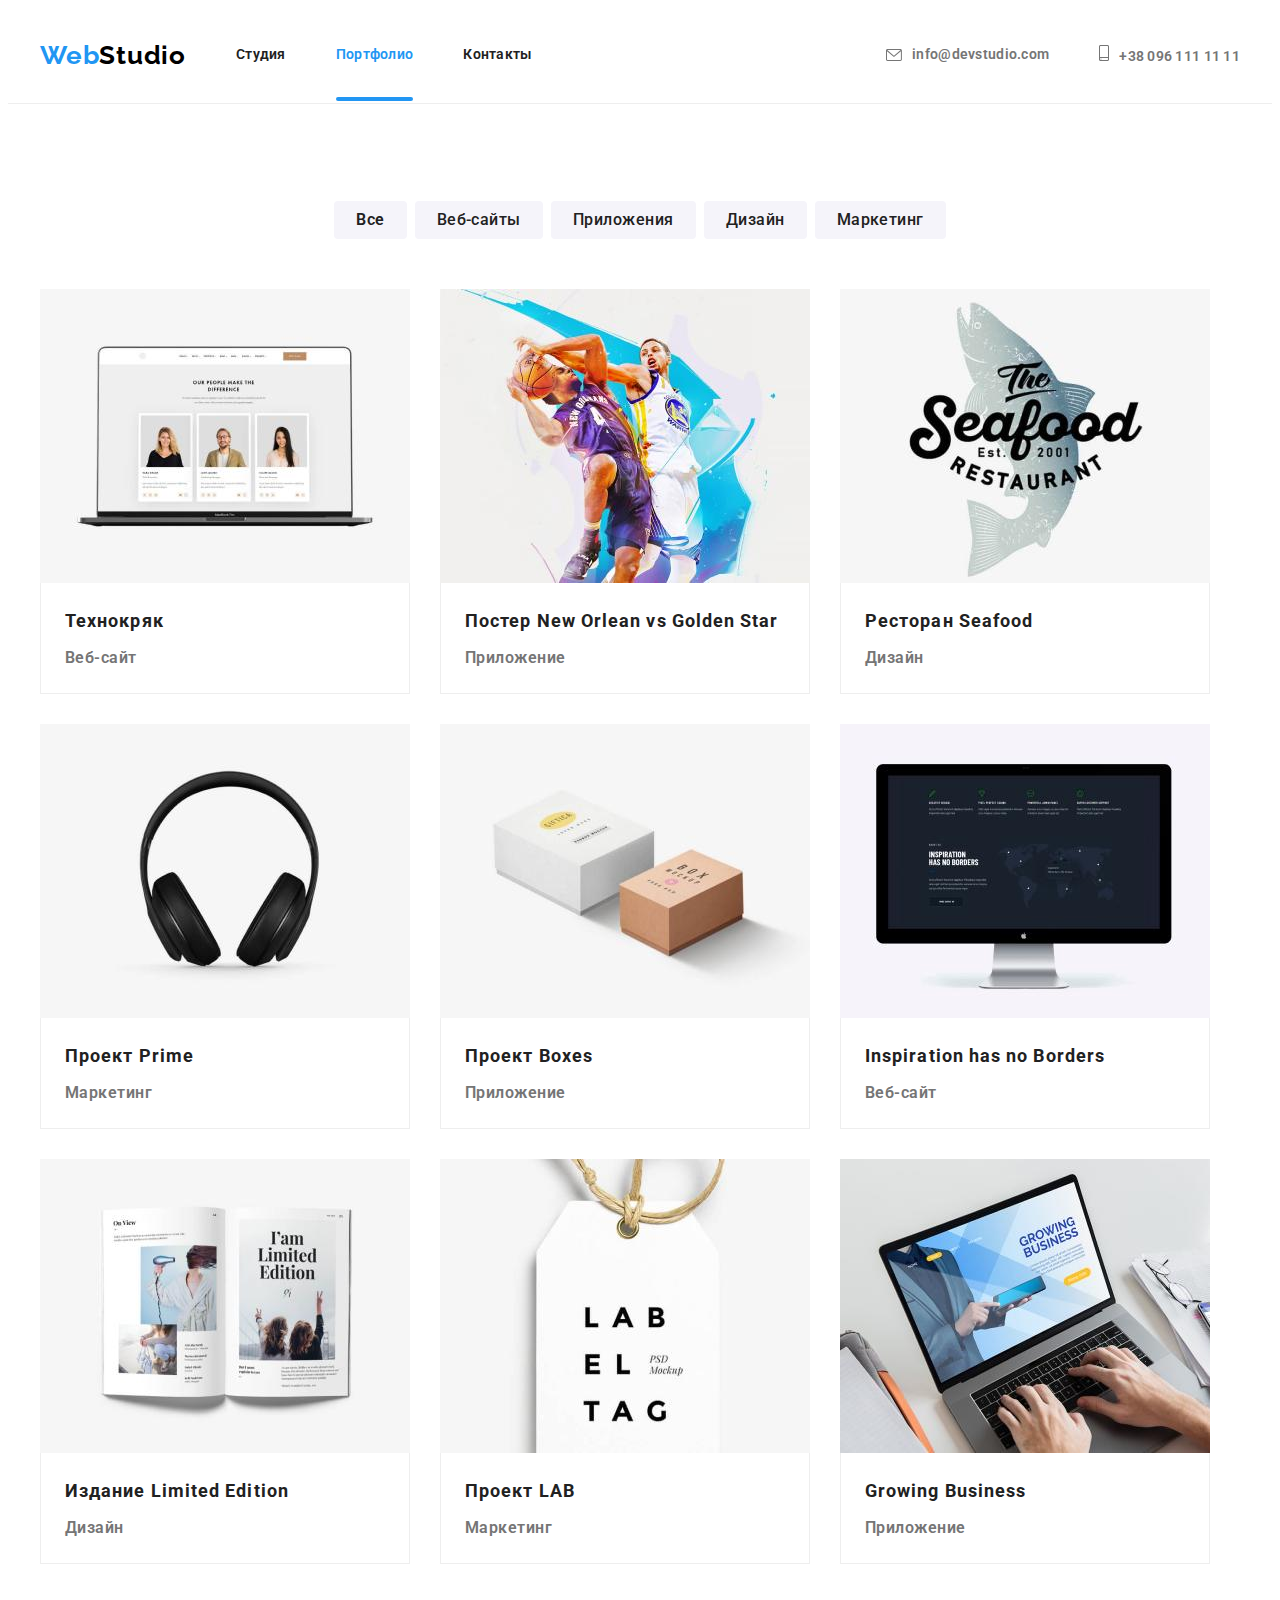
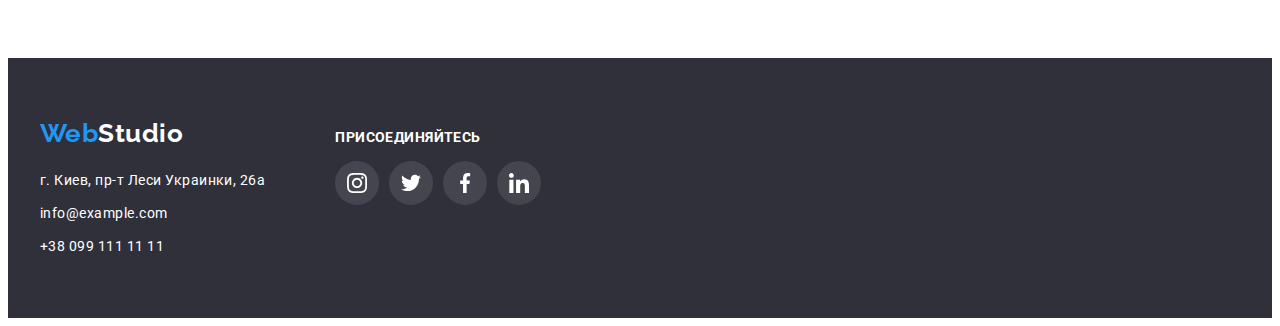
==== portfolio.html @ f406188a "commit220617" ====
<!DOCTYPE html>
<html lang="ru">
  <head>
    <meta charset="UTF-8" />
    <meta http-equiv="X-UA-Compatible" content="IE=edge" />
    <meta name="viewport" content="width=device-width, initial-scale=1.0" />
    <link rel="preconnect" href="https://fonts.googleapis.com" />
    <link rel="preconnect" href="https://fonts.gstatic.com" crossorigin />
    <link
      href="https://fonts.googleapis.com/css2?family=Raleway:wght@700&family=Roboto:wght@400;500;700;900&display=swap"
      rel="stylesheet"
    />
    <link
      rel="stylesheet"
      href="https://cdnjs.cloudflare.com/ajax/libs/modern-normalize/1.1.0/modern-normalize.min.css"
      integrity="sha512-wpPYUAdjBVSE4KJnH1VR1HeZfpl1ub8YT/NKx4PuQ5NmX2tKuGu6U/JRp5y+Y8XG2tV+wKQpNHVUX03MfMFn9Q=="
      crossorigin="anonymous"
      referrerpolicy="no-referrer"
    />
    <link rel="stylesheet" href="./css/styles.css" />
    <title>WebStudio</title>
  </head>
  <body>
    <!--top line-->
    <header class="top">
      <div class="container">
        <nav class="top-nav">
          <a class="top-logo link" href="index.html"
            ><span class="top-logo-part">Web</span>Studio</a
          >
          <ul class="top-list list">
            <li class="top-item">
              <a href="index.html" class="top-link link link">Студия</a>
            </li>
            <li class="top-item">
              <a href="./portfolio.html" class="current top-link link">Портфолио</a>
            </li>
            <li class="top-item">
              <a href="" class="top-link link">Контакты</a>
            </li>
          </ul>
        </nav>
        <ul class="top-contacts">
          <li class="top-item list">
            <a class="top-mail link" href="mailto:info@devstudio.com">
              <svg class="mail-icon" width="16" height="12">
                <use href="./images/symbol-defs.svg#icon-envelope"></use></svg
              >info@devstudio.com</a
            >
          </li>
          <li class="top-item list">
            <a class="top-tel link" href="tel:+380961111111"
              ><svg class="tel-icon" width="10" height="16">
                <use href="./images/symbol-defs.svg#icon-smartphone"></use></svg
              >+38 096 111 11 11</a
            >
          </li>
        </ul>
      </div>
    </header>
    <main>
      <section class="filters section">
        <div class="container">
          <ul class="filters-list list">
            <li class="filters-item">
              <button type="button" class="filters-main-btn btn">Все</button>
            </li>
            <li class="filters-item">
              <button type="button" class="filters-btn btn">Веб-сайты</button>
            </li>
            <li class="filters-item">
              <button type="button" class="filters-btn btn">Приложения</button>
            </li>
            <li class="filters-item">
              <button type="button" class="filters-btn btn">Дизайн</button>
            </li>
            <li class="filters-item">
              <button type="button" class="filters-btn btn">Маркетинг</button>
            </li>
          </ul>
          <ul class="project-list list">
            <li class="project-item">
              <a class="project-link link" href="">
                <div class="project-thumb">
                  <img
                    src="./images/hw-02-1.jpg"
                    alt="изображенение технокряк"
                    width="370"
                    height="294"
                  />
                  <p class="project-thumb-text">
                    Ресурс предлагает комплексные предложения с разным уровнем функционала и
                    сервисов. Все это позволит посетителю получить исчерпывающие сведения о компании
                    или частном лице.
                  </p>
                </div>
                <div class="project-text">
                  <h3 class="project-title">Технокряк</h3>
                  <p class="project-description">Веб-сайт</p>
                </div>
              </a>
            </li>
            <li class="project-item">
              <a href="" class="project-link link">
                <div class="project-thumb">
                  <img src="./images/hw-02-2.jpg" alt="постер" width="370" height="294" />
                  <p class="project-thumb-text">
                    Ресурс предлагает комплексные предложения с разным уровнем функционала и
                    сервисов. Все это позволит посетителю получить исчерпывающие сведения о компании
                    или частном лице.
                  </p>
                </div>
                <div class="project-text">
                  <h3 class="project-title">Постер New Orlean vs Golden Star</h3>
                  <p class="project-description">Приложение</p>
                </div>
              </a>
            </li>
            <li class="project-item">
              <a href="" class="project-link link">
                <div class="project-thumb">
                  <img src="./images/hw-02-3.jpg" alt="Ресторан" width="370" height="294" />
                  <p class="project-thumb-text">
                    Ресурс предлагает комплексные предложения с разным уровнем функционала и
                    сервисов. Все это позволит посетителю получить исчерпывающие сведения о компании
                    или частном лице.
                  </p>
                </div>
                <div class="project-text">
                  <h3 class="project-title">Ресторан Seafood</h3>
                  <p class="project-description">Дизайн</p>
                </div>
              </a>
            </li>
            <li class="project-item">
              <a href="" class="project-link link">
                <div class="project-thumb">
                  <img src="./images/hw-02-4.jpg" alt="Проект Маркетинг" width="370" height="294" />
                  <p class="project-thumb-text">
                    Ресурс предлагает комплексные предложения с разным уровнем функционала и
                    сервисов. Все это позволит посетителю получить исчерпывающие сведения о компании
                    или частном лице.
                  </p>
                </div>
                <div class="project-text">
                  <h3 class="project-title">Проект Prime</h3>
                  <p class="project-description">Маркетинг</p>
                </div>
              </a>
            </li>
            <li class="project-item">
              <a href="" class="project-link link">
                <div class="project-thumb">
                  <img
                    src="./images/hw-02-5.jpg"
                    alt="проект Приложение"
                    width="370"
                    height="294"
                  />
                  <p class="project-thumb-text">
                    Ресурс предлагает комплексные предложения с разным уровнем функционала и
                    сервисов. Все это позволит посетителю получить исчерпывающие сведения о компании
                    или частном лице.
                  </p>
                </div>
                <div class="project-text">
                  <h3 class="project-title">Проект Boxes</h3>
                  <p class="project-description">Приложение</p>
                </div>
              </a>
            </li>
            <li class="project-item">
              <a href="" class="project-link link">
                <div class="project-thumb">
                  <img src="./images/hw-02-6.jpg" alt="Веб-сайт" width="370" height="294" />
                  <p class="project-thumb-text">
                    Ресурс предлагает комплексные предложения с разным уровнем функционала и
                    сервисов. Все это позволит посетителю получить исчерпывающие сведения о компании
                    или частном лице.
                  </p>
                </div>
                <div class="project-text">
                  <h3 class="project-title">Inspiration has no Borders</h3>
                  <p class="project-description">Веб-сайт</p>
                </div>
              </a>
            </li>
            <li class="project-item">
              <a href="" class="project-link link">
                <div class="project-thumb">
                  <img src="./images/hw-02-7.jpg" alt="дизайн" width="370" height="294" />
                  <p class="project-thumb-text">
                    Ресурс предлагает комплексные предложения с разным уровнем функционала и
                    сервисов. Все это позволит посетителю получить исчерпывающие сведения о компании
                    или частном лице.
                  </p>
                </div>
                <div class="project-text">
                  <h3 class="project-title">Издание Limited Edition</h3>
                  <p class="project-description">Дизайн</p>
                </div>
              </a>
            </li>
            <li class="project-item">
              <a href="" class="project-link link">
                <div class="project-thumb">
                  <img src="./images/hw-02-8.jpg" alt="проект Lab" width="370" height="294" />
                  <p class="project-thumb-text">
                    Ресурс предлагает комплексные предложения с разным уровнем функционала и
                    сервисов. Все это позволит посетителю получить исчерпывающие сведения о компании
                    или частном лице.
                  </p>
                </div>
                <div class="project-text">
                  <h3 class="project-title">Проект LAB</h3>
                  <p class="project-description">Маркетинг</p>
                </div>
              </a>
            </li>
            <li class="project-item">
              <a href="" class="project-link link">
                <div class="project-thumb">
                  <img src="./images/hw-02-9.jpg" alt="постер" width="370" height="294" />
                  <p class="project-thumb-text">
                    Ресурс предлагает комплексные предложения с разным уровнем функционала и
                    сервисов. Все это позволит посетителю получить исчерпывающие сведения о компании
                    или частном лице.
                  </p>
                </div>
                <div class="project-text">
                  <h3 class="project-title">Growing Business</h3>
                  <p class="project-description">Приложение</p>
                </div>
              </a>
            </li>
          </ul>
        </div>
      </section>
    </main>

    <!--footer-->
    <footer>
      <address class="address">
        <div class="container">
          <div class="footer-address">
            <a class="address-logo" href="index.html">
              <span class="address-logo-part">Web</span>Studio</a
            >
            <ul class="address-list list">
              <li class="address-item">
                <a
                  class="address-link link"
                  href="https://goo.gl/maps/U8D8VqJZEQFio7qh9"
                  target="_blank"
                  rel="noopener nofollow noreferrer"
                  >г. Киев, пр-т Леси Украинки, 26a</a
                >
              </li>
              <li class="address-item">
                <a class="mail-link link" href="mailto:info@example.com">info@example.com</a>
              </li>
              <li class="address-item">
                <a class="tel-link link" href="tel:+380991111111">+38 099 111 11 11</a>
              </li>
            </ul>
          </div>
          <div class="footer-icons">
            <p class="footer-text">присоединяйтесь</p>
            <ul class="footer-soc-list list">
              <li class="footer-soc-item">
                <a href="" class="footer-soc-link link"
                  ><svg class="footer-soc-icon" width="20" height="20">
                    <use href="./images/symbol-defs.svg#icon-instagram"></use></svg
                ></a>
              </li>
              <li class="footer-soc-item">
                <a href="" class="footer-soc-link link"
                  ><svg class="footer-soc-icon" width="20" height="20">
                    <use href="./images/symbol-defs.svg#icon-twitter"></use></svg
                ></a>
              </li>
              <li class="footer-soc-item">
                <a href="" class="footer-soc-link link">
                  <svg class="footer-soc-icon" width="20" height="20">
                    <use href="./images/symbol-defs.svg#icon-facebook"></use></svg
                ></a>
              </li>
              <li class="footer-soc-item">
                <a href="" class="footer-soc-link link"
                  ><svg class="footer-soc-icon" width="20" height="20">
                    <use href="./images/symbol-defs.svg#icon-linkedin"></use></svg
                ></a>
              </li>
            </ul>
          </div>
        </div>
      </address>
    </footer>
  </body>
</html>
---- css/styles.css ----
:root {
  --accent-color: #2196f3;
  --secondary-text-color: #757575;
  --main-text-color: #212121;
  --accent-text-color: #2196f3;
  --white-color: #ffffff;
  --main-btn-color: #f5f4fa;
  --dark-grey-color: #2f303a;
  --black-color: #000000;
  --border-color: #eeeeee;
  --main-icon-color: #afb1b8;
  --letter-spacing: 0.03em;
}

p,
h1,
h2,
h3,
h4,
h5,
h6 {
  margin: 0;
}

ul,
ol {
  margin: 0;
  padding-left: 0;
}

img {
  display: block;
  width: 100%;
  height: auto;
}

body {
  background-color: var(--white-color);
  color: var(--main-text-color);
  font-family: 'Roboto', sans-serif;
}
/*Утилиты*/
.list {
  list-style: none;
}
.link {
  text-decoration: none;
}
.btn {
  font-family: inherit;
  border: none;
  cursor: pointer;
}
.container {
  width: 1200px;
  margin: 0 auto;
  padding-left: 15px;
  padding-right: 15px;
}

.section {
  padding-top: 94px;
  padding-bottom: 94px;
}

/* top-line */

.top .container {
  display: flex;
  align-items: center;
  justify-content: space-between;
}

.top {
  background-color: var(--white-color);
  border-bottom-width: 1px;
  border-bottom-style: solid;
  border-bottom-color: var(--border-color);
  padding-top: 32px;
  padding-bottom: 32px;
}

.top-list {
  display: flex;
  padding: 0;
  margin: 0;
  list-style: none;
}

.top-nav {
  font-weight: 600;
  font-size: 14px;
  line-height: 1.14;
  letter-spacing: 0.02em;
  display: flex;
  align-items: center;
}

.top-logo {
  font-family: 'Raleway', sans-serif;
  color: var(--black-color);
  font-weight: 700;
  font-size: 26px;
  line-height: 1.19;
  letter-spacing: var(--letter-spacing);
  display: block;
  align-items: center;
  margin-right: 50px;
}

.top-logo-part {
  color: var(--accent-color);
}

.top-item {
  margin-right: 50px;
}

.top-item:last-child {
  margin-right: 0;
}

.top-contacts {
  display: flex;
  align-items: center;
}

.top-link:hover,
.top-link:focus {
  color: var(--accent-text-color);
  text-decoration: none;
}

.top-link {
  color: var(--main-text-color);
  display: block;
  text-decoration: none;
  width: 100%;
  transition: color 250ms cubic-bezier(0.4, 0, 0.2, 1);
}

.top-link .current {
  color: var(--accent-text-color);
}

.current {
  color: var(--accent-text-color);
}
.top-list .top-link {
  position: relative;
}

.top-link.current:after {
  display: block;
  content: '';
  position: absolute;
  bottom: -38px;
  left: 0;
  border-radius: 2px;
  width: 100%;
  height: 4px;
  background-color: var(--accent-text-color);
  opacity: 0;
  transform: scale(0);
  transition: transform 250ms cubic-bezier(0.4, 0, 0.2, 1);
}

.top-link.current:after {
  opacity: 1;
  transform: scaleX(1);
}

.top-link.current:after {
  opacity: 1;
  transform: scaleX(1);
}

.top-mail:hover,
.top-mail:focus {
  color: var(--accent-text-color);
  text-decoration: none;
}

.top-mail {
  display: flex;
  align-items: center;
  color: var(--secondary-text-color);
  transition: color 250ms cubic-bezier(0.4, 0, 0.2, 1);
}

.top-tel:hover,
.top-tel:focus {
  color: var(--accent-text-color);
  text-decoration: none;
}

.top-tel {
  color: var(--secondary-text-color);
  transition: color 250ms cubic-bezier(0.4, 0, 0.2, 1);
}

.top-contacts {
  font-weight: 600;
  font-size: 14px;
  line-height: 1.14;
  letter-spacing: 0.02em;
}

.mail-icon {
  margin-right: 10px;
  fill: var(--secondary-text-color);
  transition: fill 250ms cubic-bezier(0.4, 0, 0.2, 1);
}
.tel-icon {
  margin-right: 10px;
  fill: var(--secondary-text-color);
  transition: fill 250ms cubic-bezier(0.4, 0, 0.2, 1);
}

.top-mail:hover .mail-icon,
.top-mail:focus .mail-icon {
  fill: var(--accent-color);
}

.top-tel:hover .tel-icon,
.top-tel:focus .tel-icon {
  fill: var(--accent-color);
}

/*footer*/
.address {
  background-color: var(--dark-grey-color);
  color: var(--white-color);
  letter-spacing: var(--letter-spacing);
  padding-top: 60px;
  padding-bottom: 60px;
  display: block;
}

.address .container {
  display: flex;
  align-items: baseline;
}

.address-logo {
  font-family: 'Raleway', sans-serif;
  color: var(--white-color);
  font-style: normal;
  font-weight: 700;
  font-size: 26px;
  line-height: 1.19;
  text-decoration: none;
  margin-bottom: 20px;
  display: block;
}

.address-logo-part {
  color: var(--accent-text-color);
  font-style: normal;
}
.address-link {
  color: var(--white-color);
  font-style: normal;
  display: block;
  transition: color 250ms cubic-bezier(0.4, 0, 0.2, 1);
}

.tel-link {
  color: var(--white-color);
  font-style: normal;
  display: block;
  transition: color 250ms cubic-bezier(0.4, 0, 0.2, 1);
}

.mail-link {
  color: var(--white-color);
  font-style: normal;
  display: block;
  transition: color 250ms cubic-bezier(0.4, 0, 0.2, 1);
}

.address-list {
  color: var(--white-color);
  font-style: normal;
  font-weight: 400;
  font-size: 14px;
  line-height: 1.71;
  font-style: normal;
  display: block;
}
.address-item:not(:last-child) {
  margin-bottom: 9px;
}

.address-link:hover,
.address-link:focus {
  color: var(--accent-text-color);
  text-decoration: none;
}
.mail-link:hover,
.mail-link:focus {
  color: var(--accent-text-color);
  text-decoration: none;
}

.tel-link:hover,
.tel-link:focus {
  color: var(--accent-text-color);
  text-decoration: none;
}

.footer-icons {
  margin-left: 70px;
  margin-right: 93px;
  text-align: left;
}

.footer-text {
  font-weight: 700;
  font-size: 14px;
  line-height: 1.17;
  letter-spacing: var(--letter-spacing);
  text-transform: uppercase;
  font-style: normal;
  margin-bottom: 16px;
}

.footer-soc-list {
  display: flex;
  justify-content: left;
}

.footer-soc-item {
  width: 44px;
  height: 44px;
  margin-right: 10px;
}

.footer-soc-item:last-child {
  margin-right: 0;
}

.footer-soc-link {
  width: 100%;
  height: 100%;
  border-radius: 50%;
  display: flex;
  align-items: center;
  justify-content: center;
  background-color: rgba(255, 255, 255, 0.1);
  transition: background-color 250ms cubic-bezier(0.4, 0, 0.2, 1);
}

.footer-soc-link:hover,
.footer-soc-link:focus {
  background-color: var(--accent-color);
}

.footer-soc-link:hover .footer-soc-icon,
.footer-soc-link:focus .footer-soc-icon {
  fill: var(--white-color);
}
.footer-soc-icon {
  fill: var(--white-color);
}
/* 
.footer-form {
  /* text-align: left; 
  margin-left: 93px;
  display: flex;*/
/* display: flex;
  margin-left: 93px;
  flex-direction: row; }*/

/* .footer-form-text {
  font-weight: 700;
  font-size: 14px;
  line-height: 1.17;
  letter-spacing: 0.03em;
  text-transform: uppercase;
  font-style: normal;
  color: rgba(255, 255, 255, 1);
  margin-bottom: 20px;
} */
.footer-form {
  display: block;
}
.footer-form-text {
  /* margin-right: 12px;
  font-style: normal;
  color: rgba(255, 255, 255, 0.6);
  font-weight: 400;
  font-size: 14px;
  letter-spacing: 00.03em;
  line-height: 1.25;
  text-align: left; */
  font-weight: 700;
  font-size: 14px;
  line-height: 1.17;
  letter-spacing: var(--letter-spacing);
  text-transform: uppercase;
  font-style: normal;
  color: rgba(255, 255, 255, 1);
  margin-bottom: 20px;
  display: flex;
}

.footer-form-btn {
  background-color: var(--accent-color);
  color: var(--white-color);
  font-weight: 700;
  font-size: 16px;
  line-height: 1.88;
  letter-spacing: 0.06em;
  padding-top: 10px;
  padding-bottom: 10px;
  border-radius: 4px;
  box-shadow: 0px 4px 4px rgba(0, 0, 0, 0.15);
  padding-left: 29px;
  padding-right: 28px;
}

.footer-input {
  padding-top: 15px;
  padding-bottom: 15px;
  padding-left: 15px;
  width: 358px;

  border: 1px solid rgba(255, 255, 255, 0.3);
  box-shadow: 0px 4px 4px rgba(0, 0, 0, 0.15);
  border-radius: 4px;
  background-color: inherit;
  font-weight: 400;
  font-size: 16px;
  line-height: 1.25;
  letter-spacing: var(--letter-spacing);
  color: rgba(255, 255, 255, 0.6);
  margin-right: 12px;
}

.footer-input {
  font-weight: 400;
  font-size: 16px;
  line-height: 1.25;
  letter-spacing: var(--letter-spacing);
  color: rgba(255, 255, 255, 0.6);
}

/*index-header*/
.header {
  max-width: 1600px;
  height: 600px;
  margin: 0 auto;
  background-color: var(--dark-grey-color);
  background-image: linear-gradient(rgba(47, 48, 58, 0.4), rgba(47, 48, 58, 0.4)),
    url(../images/main-bg.jpg);
  background-repeat: no-repeat;
  background-position: center;
  background-size: cover;
  padding-top: 200px;
  padding-bottom: 200px;
  border: 1px solid #000000;
  box-shadow: 0px 4px 4px rgba(0, 0, 0, 0.25);
}

.header .container {
  display: flex;
  flex-direction: column;
}

.header-title {
  font-weight: 900;
  font-size: 44px;
  line-height: 1.36;
  letter-spacing: 0.06em;
  color: var(--white-color);
  text-transform: uppercase;
  text-align: center;
  margin-bottom: 30px;
  padding-left: 252px;
  padding-right: 252px;
}

.header-btn {
  color: var(--white-color);
  background-color: var(--accent-color);
  font-weight: 700;
  font-size: 16px;
  line-height: 1.88em;
  letter-spacing: 0.06em;
  padding: 10px 32px;
  width: fit-content;
  margin: 0 auto;
  text-align: center;
  box-sizing: content-box;
  border-radius: 4px;
  transition: background-color 250ms cubic-bezier(0.4, 0, 0.2, 1),
    color 250ms cubic-bezier(0.4, 0, 0.2, 1);
}

.header-btn:focus {
  font-weight: 700;
  font-size: 16px;
  line-height: 1.88;

  color: var(--white-color);
  background-color: var(--accent-color);
}

/*index-features*/

.features {
  background-color: var(--white-color);
  padding-bottom: 0px;
}

.visually-hidden {
  position: absolute;
  white-space: nowrap;
  width: 1px;
  height: 1px;
  overflow: hidden;
  border: 0;
  padding: 0;
  clip: rect(0 0 0 0);
  clip-path: inset(50%);
  margin: -1px;
}

.features-list {
  display: flex;
  flex-direction: row;
}

.features-item-icon {
  display: flex;
  justify-content: center;
  align-items: center;
  border-radius: 4px;
  height: 120px;
  background-color: rgba(245, 244, 250, 1);
  margin-bottom: 30px;
}

.features-item {
  margin-right: 30px;
}

.features-item:last-child {
  margin-right: 0;
}

.features-title {
  font-weight: 700;
  font-size: 14px;
  line-height: 1.14;
  letter-spacing: var(--letter-spacing);
  color: var(--main-text-color);
  text-transform: uppercase;
  margin-bottom: 10px;
  text-align: auto;
}
.features-text {
  font-weight: 400;
  font-size: 14px;
  line-height: 1.71;
  letter-spacing: var(--letter-spacing);
  color: var(--secondary-text-color);
  width: 270px;
}

/*index-about-us*/
.about {
  background-color: var(--white-color);
}

.about-thumb {
  position: relative;
}

.about-text {
  display: flex;
  align-items: center;
  justify-content: center;
  position: absolute;
  color: var(--white-color);
  background-color: rgba(47, 48, 58, 0.8);
  bottom: 0;
  font-weight: 700;
  font-size: 14px;
  line-height: 1.17;
  letter-spacing: var(--letter-spacing);
  text-transform: uppercase;
  width: 100%;
  height: 70px;
}

.about-title {
  font-weight: 700;
  font-size: 36px;
  line-height: 1.16;
  letter-spacing: var(--letter-spacing);
  color: var(--main-text-color);
  text-align: center;
  margin-bottom: 50px;
}

.about-list {
  display: flex;
  flex-direction: row;
}

.about-item {
  margin-right: 30px;
}

.about-item:last-child {
  margin-right: 0;
}

/*index-our-team*/
.team {
  background-color: var(--main-btn-color);
}

.team-soc-list {
  display: flex;
  justify-content: center;
}

.team-soc-item {
  width: 44px;
  height: 44px;
  margin-right: 10px;
}

.team-soc-item:last-child {
  margin-right: 0;
}

.team-soc-link {
  width: 100%;
  height: 100%;
  border-radius: 50%;
  display: flex;
  align-items: center;
  justify-content: center;
  transition: background-color 250ms cubic-bezier(0.4, 0, 0.2, 1);
}

.team-soc-link:hover,
.team-soc-link:focus {
  background-color: var(--accent-color);
}

.team-soc-link:hover .team-soc-icon,
.team-soc-link:focus .team-soc-icon {
  fill: var(--white-color);
}
.team-soc-icon {
  fill: var(--main-icon-color);
  transition: fill 250ms cubic-bezier(0.4, 0, 0.2, 1);
}
.team-list {
  display: flex;
  flex-direction: row;
}

.team-item {
  margin-right: 30px;
  background-color: var(--white-color);
  border-bottom-right-radius: 4px;
  border-bottom-left-radius: 4px;
  box-shadow: 0px 2px 1px rgba(0, 0, 0, 0.2), 0px 1px 1px rgba(0, 0, 0, 0.14),
    0px 1px 3px rgba(0, 0, 0, 0.12);
}

.team-item:last-child {
  margin-right: 0;
}

.team-title {
  font-weight: 700;
  font-size: 36px;
  line-height: 1.16;
  letter-spacing: var(--letter-spacing);
  color: var(--main-text-color);
  text-align: center;
  margin-bottom: 50px;
}

.team-text {
  padding-top: 30px;
  padding-bottom: 30px;
}
.team-name {
  font-weight: 500;
  font-size: 16px;
  line-height: 1.19;
  letter-spacing: var(--letter-spacing);
  color: var(--main-text-color);
  margin-bottom: 10px;
  text-align: center;
}

.team-description {
  font-weight: 400;
  font-size: 16px;
  line-height: 1.19;
  letter-spacing: var(--letter-spacing);
  color: var(--secondary-text-color);
  text-align: center;
  margin-bottom: 16px;
}
/*client*/

.clients-title {
  font-weight: 700;
  font-size: 36px;
  line-height: 1.16;
  letter-spacing: var(--letter-spacing);
  color: var(--main-text-color);
  text-align: center;
  margin-bottom: 50px;
}

.clients-list {
  display: flex;
}

.clients-item {
  margin-right: 30px;
  width: 170px;
  height: 92px;
  background-color: var(--white-color);
}

.clients-item:last-child {
  margin-right: 0;
}

.clients-link {
  display: flex;
  justify-content: center;
  align-items: center;
  width: 100%;
  height: 100%;
  border: 1px solid rgba(175, 177, 184, 1);
  border-radius: 4px;
  transition: border-color 250ms cubic-bezier(0.4, 0, 0.2, 1);
}

.clients-link:hover,
.clients-link:focus {
  border-color: var(--accent-color);
}

.clients-link:hover .clients-icon,
.clients-link:focus .clients-icon {
  fill: var(--accent-color);
}

.clients-icon {
  fill: var(--main-icon-color);
  justify-content: center;
  transition: fill 250ms cubic-bezier(0.4, 0, 0.2, 1);
}

/*portfolio-filters*/

.filters {
  background-color: var(--white-color);
  color: var(--main-text-color);
  font-weight: 600;
  font-size: 16px;
  line-height: 1.62;
  letter-spacing: var(--letter-spacing);
  padding-top: 97px;
}

.filters-list {
  display: flex;
  flex-direction: row;
  justify-content: center;
  margin-bottom: 50px;
}

.filters-item {
  margin-right: 8px;
}

.filters-item:last-child {
  margin-right: 0;
}
.filters-main-btn {
  color: var(--main-text-color);
  background-color: var(--main-btn-color);
  font-weight: 600;
  font-size: 16px;
  line-height: 1.63;
  letter-spacing: var(--letter-spacing);
  padding: 6px 22px;
  border-radius: 4px;
  transition: background-color 250ms cubic-bezier(0.4, 0, 0.2, 1),
    box-shadow 250ms cubic-bezier(0.4, 0, 0.2, 1), color 250ms cubic-bezier(0.4, 0, 0.2, 1);
}

.filters-main-btn:hover,
.filters-main-btn:focus {
  font-weight: 600;
  font-size: 16px;
  line-height: 1.63;
  letter-spacing: var(--letter-spacing);
  color: var(--white-color);
  background-color: var(--accent-color);
  box-shadow: 0px 2px 2px rgba(0, 0, 0, 0.12), 0px 1px 2px rgba(0, 0, 0, 0.08),
    0px 3px 1px rgba(0, 0, 0, 0.1);
}

.filters-btn {
  background-color: var(--main-btn-color);
  color: var(--main-text-color);
  font-weight: 500;
  font-size: 16px;
  line-height: 1.62;
  letter-spacing: var(--letter-spacing);
  padding: 6px 22px;
  border-radius: 4px;
  transition: background-color 250ms cubic-bezier(0.4, 0, 0.2, 1),
    box-shadow 250ms cubic-bezier(0.4, 0, 0.2, 1), color 250ms cubic-bezier(0.4, 0, 0.2, 1);
}

.filters-btn:hover,
.filters-btn:focus {
  color: var(--white-color);
  background-color: var(--accent-color);
  box-shadow: 0px 2px 2px rgba(0, 0, 0, 0.12), 0px 1px 2px rgba(0, 0, 0, 0.08),
    0px 3px 1px rgba(0, 0, 0, 0.1);
}

/*portfolio-project*/

.project-list {
  display: flex;
  flex-wrap: wrap;
  text-align: justify;
}

.project-thumb {
  position: relative;
  overflow: hidden;
}

.project-thumb-text {
  position: absolute;
  color: var(--white-color);
  background-color: rgba(33, 150, 243, 0.9);
  top: 0;
  left: 0;
  font-weight: 400;
  font-size: 18px;
  line-height: 1.55;
  letter-spacing: var(--letter-spacing);
  width: 100%;
  height: 100%;
  padding: 63px 24px;
  opacity: 1;
  z-index: 1;
  transform: translateY(101%);
  transition: transform 250ms cubic-bezier(0.4, 0, 0.2, 1);
}

.project-item {
  margin: 15px;
  flex-basis: calc(100% / 3 - 30px);
}

.project-item:nth-child(3n + 3) {
  margin-right: 0;
}

.project-item:nth-child(3n + 1) {
  margin-left: 0;
}

.project-item:nth-child(-n + 3) {
  margin-top: 0;
}

.project-item:nth-last-child(-n + 3) {
  margin-bottom: 0;
}

.project-link.link {
  text-decoration: none;
}

.project-link {
  display: block;
  transition: box-shadow 250ms cubic-bezier(0.4, 0, 0.2, 1);
}

.project-link:hover,
.project-link:focus {
  background-color: var(--white-color);
  box-shadow: 1px 4px 6px rgba(0, 0, 0, 0.16), 0px 4px 4px rgba(0, 0, 0, 0.06),
    0px 1px 1px rgba(0, 0, 0, 0.12);
}

.project-link:hover .project-thumb-text {
  transform: translateY(0);
  opacity: 1;
}

.project-link:hover .project-thumb {
  transform: translateY(0);
  opacity: 1;
}

.project-link:focus .project-thumb-text {
  transform: translateY(0);
  opacity: 1;
}

.project-link:focus .project-thumb {
  transform: translateY(0);
  opacity: 1;
}

.project-title {
  color: var(--main-text-color);
  font-weight: 700;
  font-size: 18px;
  line-height: 2;
  letter-spacing: 0.06em;
  padding-bottom: 4px;
  transition: background-color 250ms cubic-bezier(0.4, 0, 0.2, 1);
}

.project-title:hover,
.project-title:focus {
  background-color: var(--white-color);
}

.project-description {
  color: var(--secondary-text-color);
  font-style: 400;
  font-size: 16px;
  line-height: 1.87;
  letter-spacing: var(--letter-spacing);
  transition: color 250ms cubic-bezier(0.4, 0, 0.2, 1);
}

.project-description:hover,
.project-description:focus {
  background-color: var(--white-color);
}

.project-text {
  border-right-width: 1px;
  border-right-style: solid;
  border-right-color: var(--border-color);
  border-bottom-width: 1px;
  border-bottom-style: solid;
  border-bottom-color: var(--border-color);
  border-left-width: 1px;
  border-left-style: solid;
  border-left-color: var(--border-color);
  padding-bottom: 20px;
  padding-top: 20px;
  padding-left: 24px;
  padding-right: auto;
  transition: transform 250ms cubic-bezier(0.4, 0, 0.2, 1);
}
/*modal*/

.backdrop {
  width: 100%;
  height: 100%;
  position: fixed;
  top: 0;
  left: 0;
  background-color: rgba(0, 0, 0, 0.2);
  opacity: 1;
  transition: opacity 250ms cubic-bezier(0.4, 0, 0.2, 1);
}

.backdrop.is-hidden {
  opacity: 0;
  pointer-events: none;
  visibility: hidden;
}

.modal {
  width: 528px;
  height: 581px;
  border-radius: 4px;
  background-color: var(--white-color);
  box-shadow: 0px 2px 1px rgba(0, 0, 0, 0.2), 0px 1px 1px rgba(0, 0, 0, 0.14),
    0px 1px 3px rgba(0, 0, 0, 0.12);
  position: absolute;
  top: 50%;
  left: 50%;
  transform: translate(-50%, -50%) scale(1);
  transition: transform 250ms cubic-bezier(0.4, 0, 0.2, 1);
  padding: 40px 39px 40px 41px;
}

.modal-close-btn {
  width: 30px;
  height: 30px;
  border: 1px solid rgba(0, 0, 0, 0.1);
  background-color: var(--white-color);
  position: absolute;
  top: 8px;
  right: 8px;
  display: flex;
  align-items: center;
  justify-content: center;
  padding: 0;
  cursor: pointer;
  border-radius: 50%;
  transition: opacity 250ms cubic-bezier(0.4, 0, 0.2, 1),
    visability 250ms cubic-bezier(0.4, 0, 0.2, 1);
}

.modal-form {
  margin-left: auto;
  margin-right: auto;
}
.modal-title {
  font-weight: 700;
  font-size: 20px;
  line-height: 1.17;
  letter-spacing: var(--letter-spacing);
  color: var(--main-text-color);
  text-align: center;
  margin-bottom: 12px;
}

.modal-field {
  margin-bottom: 10px;
}

.modal-icon {
  position: absolute;
  display: flex;

  transform: translateY(-160%);
  margin-left: 12px;
}

.modal-input {
  width: 100%;
  height: 40px;
  border: 1px solid rgba(33, 33, 33, 0.2);
  border-radius: 4px;

  /* box-shadow: 0px 2px 1px rgba(0, 0, 0, 0.2), 0px 1px 1px rgba(0, 0, 0, 0.14),
    0px 2px 3px rgba(0, 0, 0, 0.12); */
}

.modal-input:focus {
  border-color: var(--accent-color);
}

.modal-input:focus + .modal-icon {
  fill: var(--accent-color);
}

.modal-label {
  font-weight: 400;
  font-size: 12px;
  line-height: 1.17;
  letter-spacing: 0.01em;
  color: var(--secondary-text-color);
  display: block;
  margin-bottom: 4px;
}

.modal-agreement {
  text-align: center;
}

.modal-submit-btn {
  background-color: var(--accent-color);
  color: var(--white-color);
  font-weight: 700;
  font-size: 16px;
  line-height: 1.88;
  letter-spacing: 0.06em;
  border-radius: 4px;
  /* box-shadow: 0px 4px 4px rgba(0, 0, 0, 0.15); */
  width: 200px;
  height: 50px;
  border-color: #2196f3;
}

.check-text {
  font-weight: 400;
  font-size: 14px;
  line-height: 1.71;
  letter-spacing: var(--letter-spacing);
  color: var(--secondary-text-color);
}

.modal-text::placeholder {
  color: rgba(117, 117, 117, 0.5);
  font-weight: 400;
  font-size: 14px;
  line-height: 1.71;
  letter-spacing: 0.01em;
}

.modal-text {
  width: 100%;
  height: 100px;
  border: 1px solid rgba(33, 33, 33, 0.2);
  border-radius: 4px;
  resize: none;
  padding: 12px 16px;
}
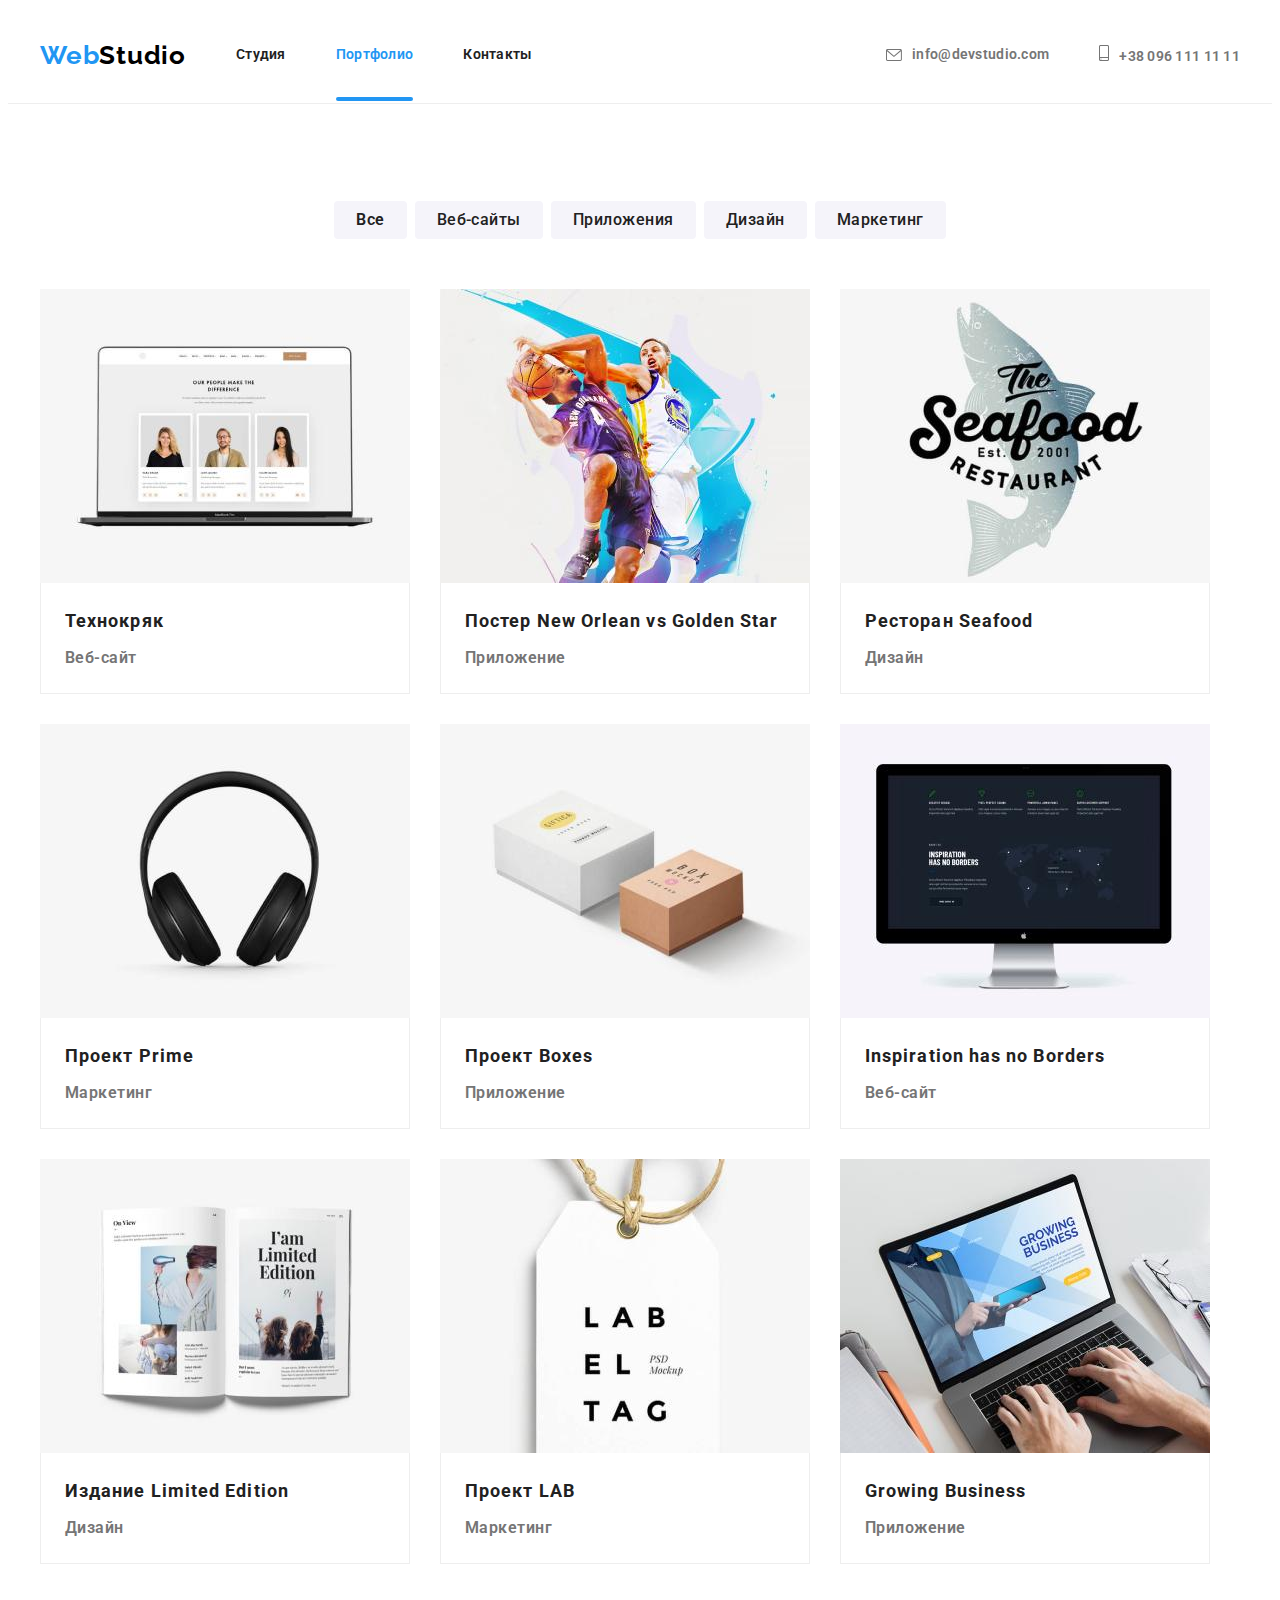
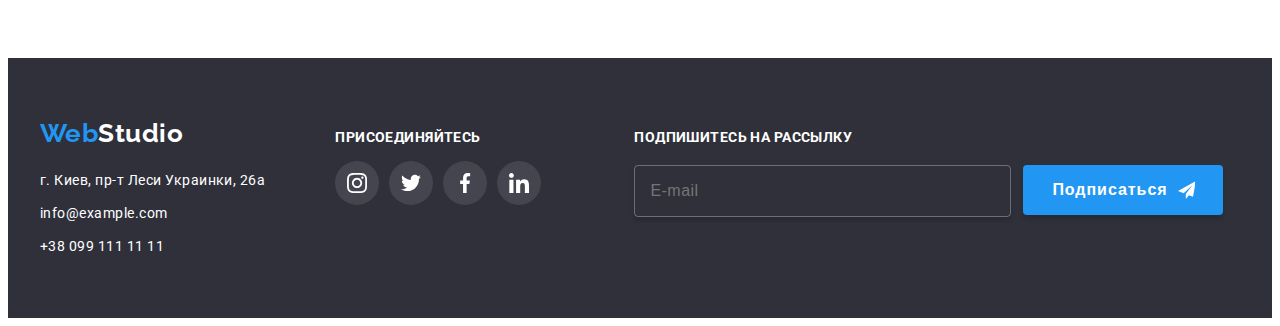
==== commit e5c7594c: "commit220619" ====
--- a/portfolio.html
+++ b/portfolio.html
@@ -293,6 +293,18 @@
               </li>
             </ul>
           </div>
+          <!----footer-form-->
+          <div class="footer-form">
+            <p class="footer-form-text"> Подпишитесь на рассылку</p>
+            <form class="footer-form-details">
+              <input class="footer-input" type="email" name="email" placeholder="E-mail" />
+              <button class="footer-form-btn" type="submit">
+                Подписаться
+                <svg class="footer-form-icon" width="24" height="24">
+                  <use href="./images/symbol-defs.svg#icon-icon-send"></use>
+                </svg>
+              </button>
+          </form>
         </div>
       </address>
     </footer>
--- a/css/styles.css
+++ b/css/styles.css
@@ -363,16 +363,12 @@
 .footer-soc-icon {
   fill: var(--white-color);
 }
-/* 
-.footer-form {
-  /* text-align: left; 
-  margin-left: 93px;
-  display: flex;*/
-/* display: flex;
-  margin-left: 93px;
-  flex-direction: row; }*/
-
-/* .footer-form-text {
+
+.footer-form-details {
+  display: flex;
+}
+
+.footer-form-text {
   font-weight: 700;
   font-size: 14px;
   line-height: 1.17;
@@ -381,19 +377,9 @@
   font-style: normal;
   color: rgba(255, 255, 255, 1);
   margin-bottom: 20px;
-} */
-.footer-form {
-  display: block;
-}
+}
+
 .footer-form-text {
-  /* margin-right: 12px;
-  font-style: normal;
-  color: rgba(255, 255, 255, 0.6);
-  font-weight: 400;
-  font-size: 14px;
-  letter-spacing: 00.03em;
-  line-height: 1.25;
-  text-align: left; */
   font-weight: 700;
   font-size: 14px;
   line-height: 1.17;
@@ -418,6 +404,20 @@
   box-shadow: 0px 4px 4px rgba(0, 0, 0, 0.15);
   padding-left: 29px;
   padding-right: 28px;
+  display: flex;
+  align-items: center;
+  justify-content: center;
+  width: 200px;
+  height: 50px;
+  border: none;
+  font-style: normal;
+  cursor: pointer;
+  transition: background-color 250ms cubic-bezier(0.4, 0, 0.2, 1),
+    transform 100ms cubic-bezier(0.4, 0, 0.2, 1);
+}
+
+.footer-form-icon {
+  margin-left: 10px;
 }
 
 .footer-input {
@@ -425,7 +425,6 @@
   padding-bottom: 15px;
   padding-left: 15px;
   width: 358px;
-
   border: 1px solid rgba(255, 255, 255, 0.3);
   box-shadow: 0px 4px 4px rgba(0, 0, 0, 0.15);
   border-radius: 4px;
@@ -436,14 +435,7 @@
   letter-spacing: var(--letter-spacing);
   color: rgba(255, 255, 255, 0.6);
   margin-right: 12px;
-}
-
-.footer-input {
-  font-weight: 400;
-  font-size: 16px;
-  line-height: 1.25;
-  letter-spacing: var(--letter-spacing);
-  color: rgba(255, 255, 255, 0.6);
+  outline: none;
 }
 
 /*index-header*/
@@ -1024,10 +1016,6 @@
     visability 250ms cubic-bezier(0.4, 0, 0.2, 1);
 }
 
-.modal-form {
-  margin-left: auto;
-  margin-right: auto;
-}
 .modal-title {
   font-weight: 700;
   font-size: 20px;
@@ -1042,12 +1030,19 @@
   margin-bottom: 10px;
 }
 
+.modal-field-text {
+  margin-bottom: 20px;
+}
+
+.modal-field-check {
+  margin-bottom: 30px;
+}
 .modal-icon {
   position: absolute;
   display: flex;
-
   transform: translateY(-160%);
   margin-left: 12px;
+  cursor: pointer;
 }
 
 .modal-input {
@@ -1055,6 +1050,10 @@
   height: 40px;
   border: 1px solid rgba(33, 33, 33, 0.2);
   border-radius: 4px;
+  cursor: pointer;
+  padding-left: 42px;
+  outline: none;
+  transition: border 250ms cubic-bezier(0.4, 0, 0.2, 1);
 
   /* box-shadow: 0px 2px 1px rgba(0, 0, 0, 0.2), 0px 1px 1px rgba(0, 0, 0, 0.14),
     0px 2px 3px rgba(0, 0, 0, 0.12); */
@@ -1076,6 +1075,7 @@
   color: var(--secondary-text-color);
   display: block;
   margin-bottom: 4px;
+  outline: none;
 }
 
 .modal-agreement {
@@ -1090,10 +1090,15 @@
   line-height: 1.88;
   letter-spacing: 0.06em;
   border-radius: 4px;
-  /* box-shadow: 0px 4px 4px rgba(0, 0, 0, 0.15); */
-  width: 200px;
+  min-width: 200px;
   height: 50px;
-  border-color: #2196f3;
+  cursor: pointer;
+  border: none;
+  transition: background-color 250ms cubic-bezier(0.4, 0, 0.2, 1);
+  /* box-shadow: 0px 2px 1px rgba(0, 0, 0, 0.2), 0px 1px 1px rgba(0, 0, 0, 0.14),
+    0px 2px 3px rgba(0, 0, 0, 0.12); */
+
+  box-shadow: 0px 4px 4px rgba(0, 0, 0, 0.15);
 }
 
 .check-text {
@@ -1102,6 +1107,22 @@
   line-height: 1.71;
   letter-spacing: var(--letter-spacing);
   color: var(--secondary-text-color);
+  cursor: pointer;
+  display: flex;
+  align-items: center;
+  justify-content: center;
+  font-style: normal;
+}
+
+.check-text::before {
+  content: '';
+  width: 15px;
+  height: 16px;
+  border: 2px solid var(--main-text-color);
+  border-radius: 3px;
+  margin-right: 7px;
+  box-sizing: border-box;
+  font-style: normal;
 }
 
 .modal-text::placeholder {
@@ -1110,13 +1131,51 @@
   font-size: 14px;
   line-height: 1.71;
   letter-spacing: 0.01em;
+  cursor: pointer;
+}
+.modal-check {
+  cursor: pointer;
+  height: 15px;
+  width: 16px;
+  text-align: center;
+  color: var(--main-text-color);
+}
+
+.modal-check:checked + .check-text::before {
+  background-image: url(..//images/icon-check.svg);
+  border: none;
+  background-repeat: no-repeat;
+  background-position: center;
 }
 
 .modal-text {
+  display: flex;
   width: 100%;
-  height: 100px;
+  height: 138px;
   border: 1px solid rgba(33, 33, 33, 0.2);
   border-radius: 4px;
   resize: none;
   padding: 12px 16px;
-}
+  cursor: pointer;
+  outline: none;
+}
+
+.modal-text:focus {
+  border-color: var(--accent-color);
+}
+
+.modal-text:focus + .modal-icon {
+  fill: var(--accent-color);
+}
+
+.modal-field-check {
+  display: flex;
+  align-items: center;
+  justify-content: center;
+  margin-bottom: 30px;
+}
+
+.agreement-link {
+  margin-left: 5px;
+  color: var(--accent-text-color);
+}
